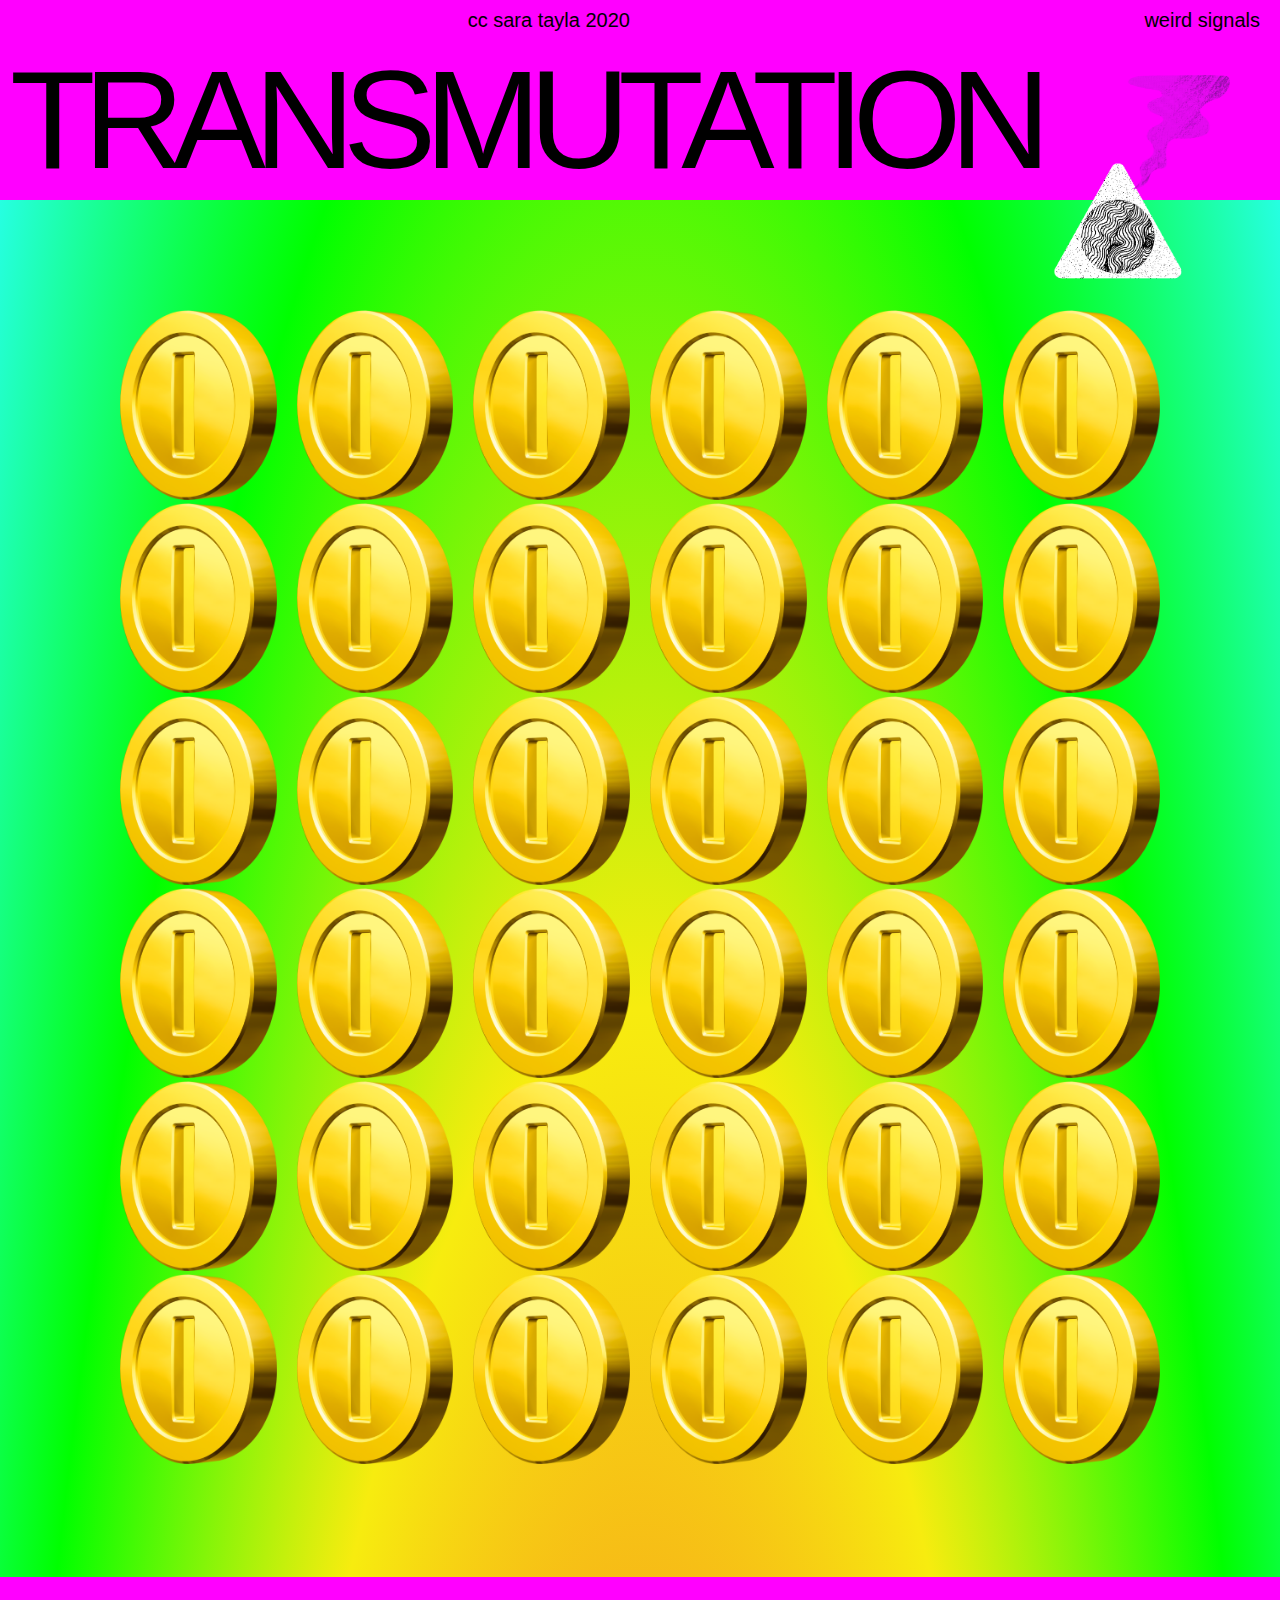
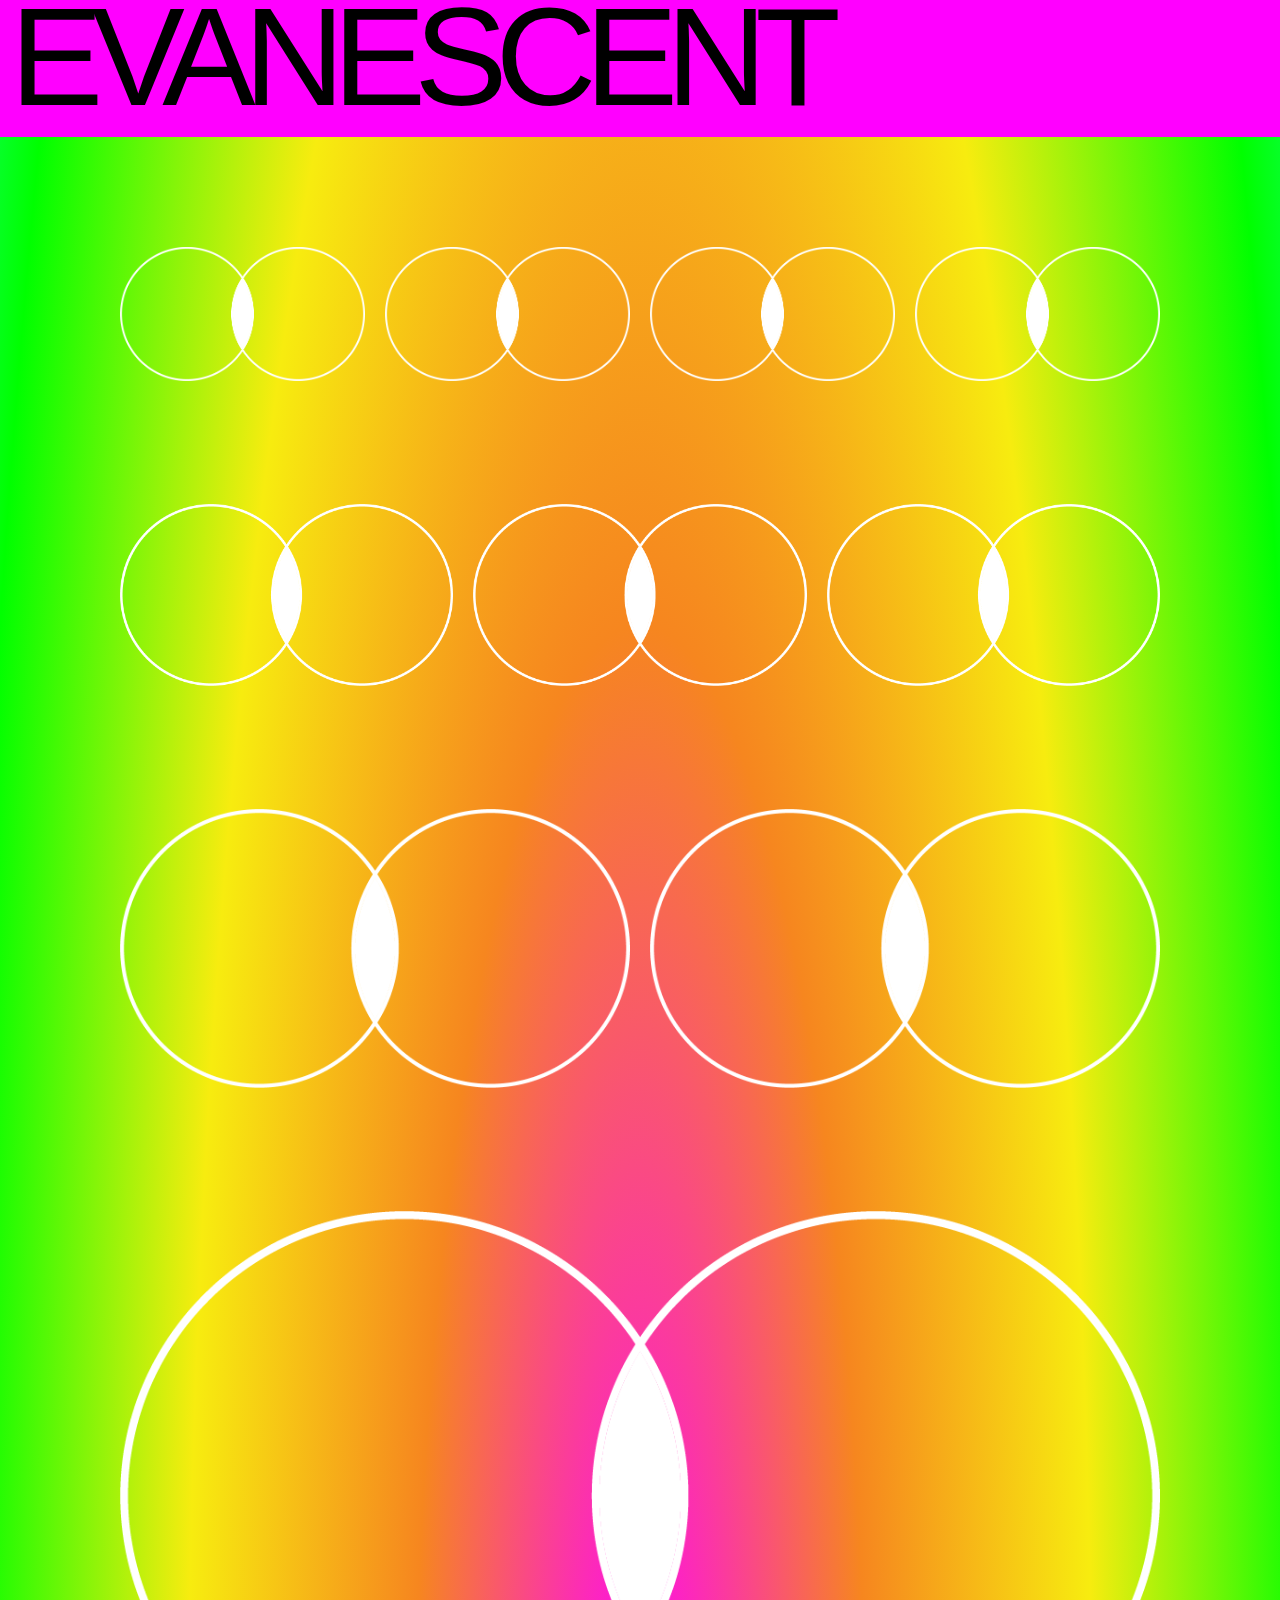
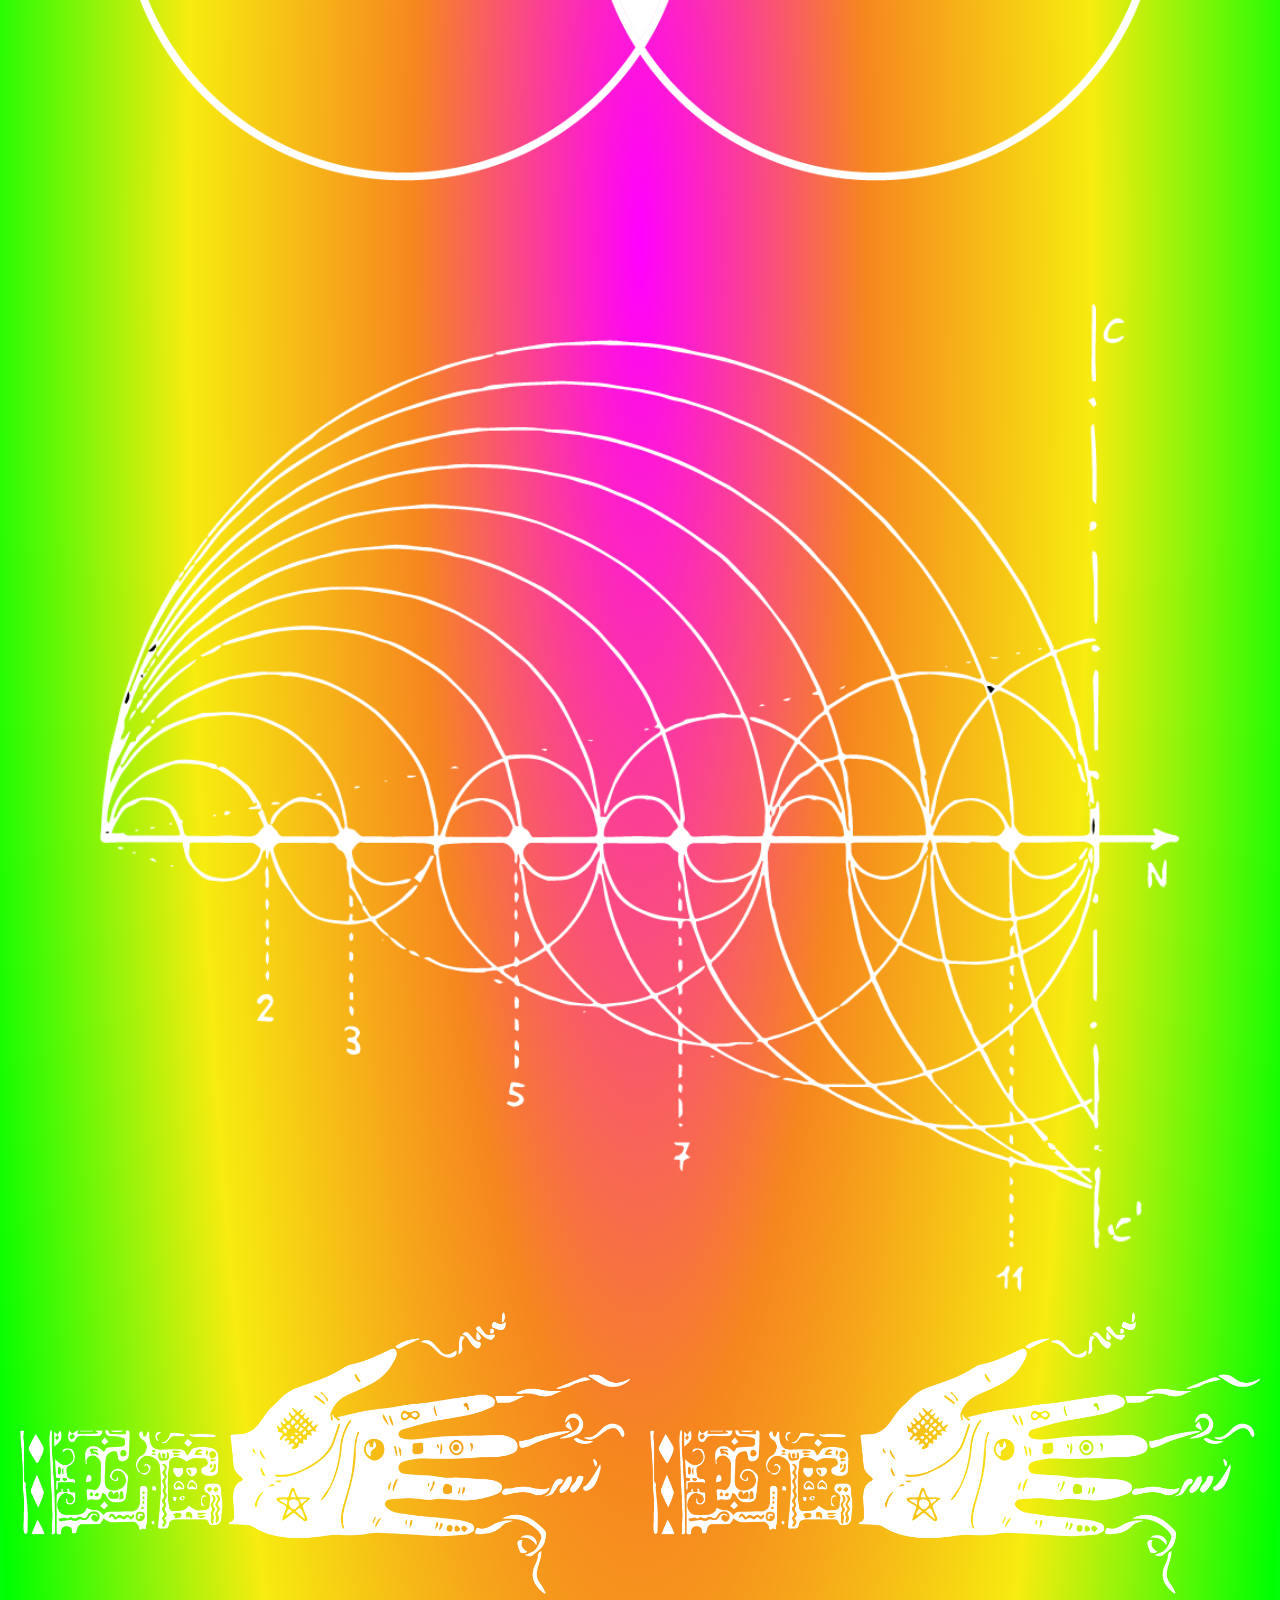
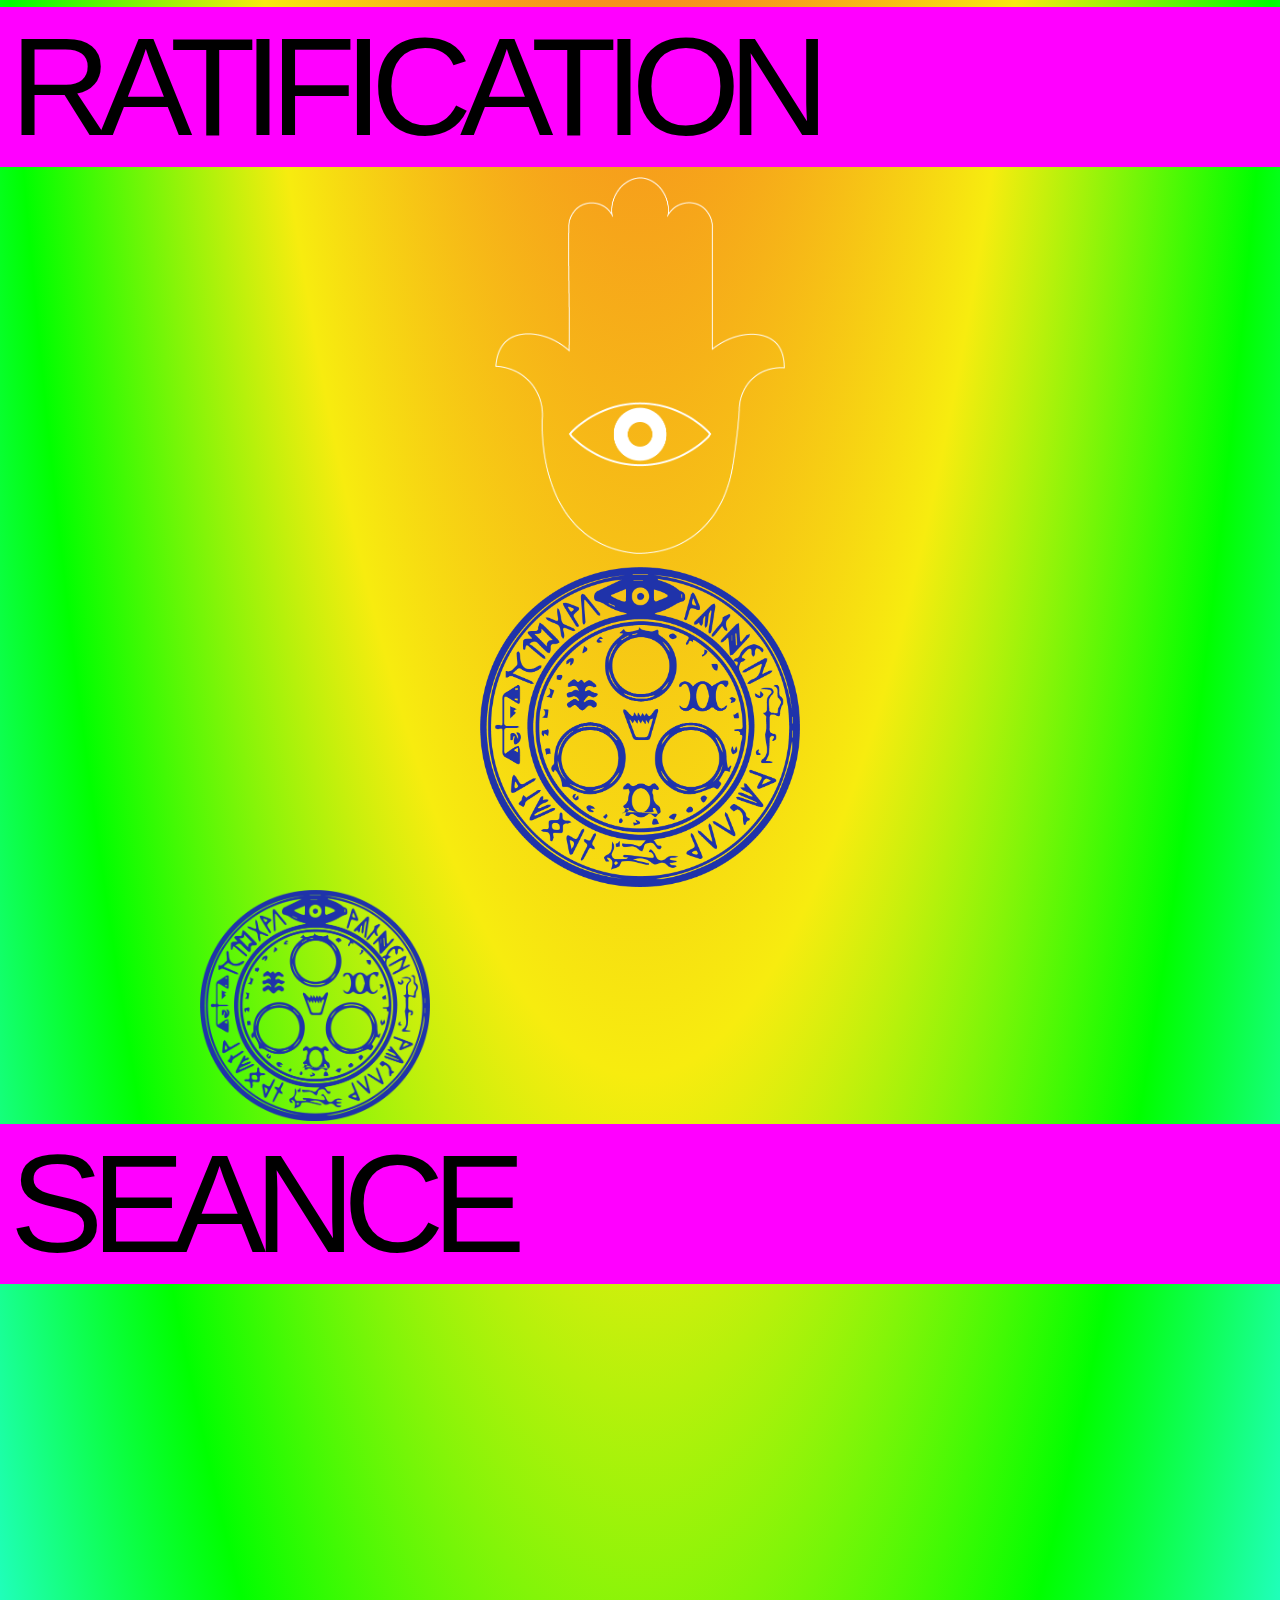
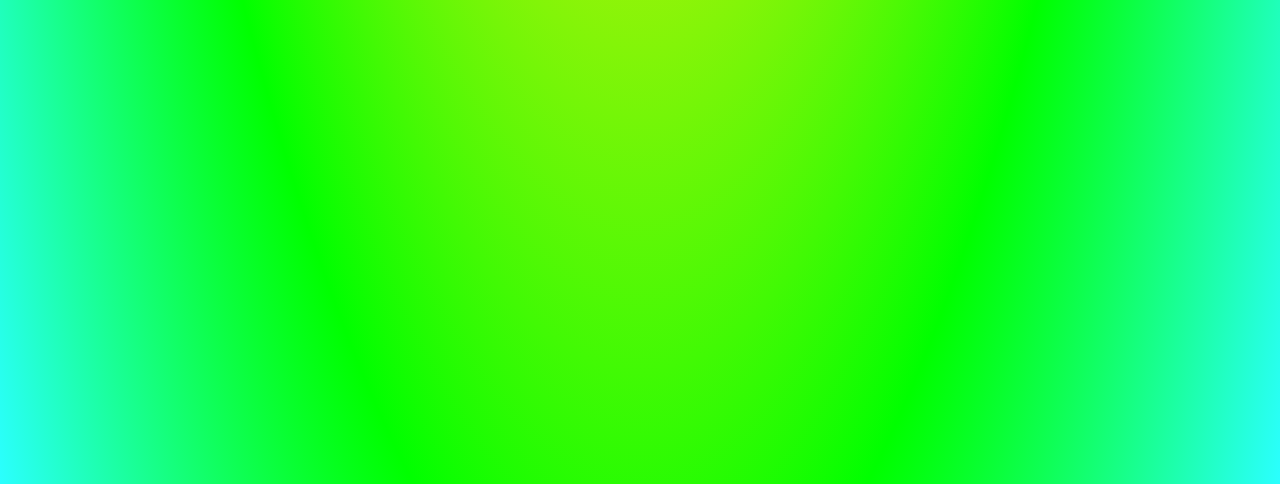
==== weird-signals/index.html @ a5b9b3e8 "weirdsignals" ====
<!DOCTYPE html>
<html>
  <head>
    <meta charset="UTF-8">
  	<meta name="viewport" content="width=device-width,initial-scale=1">
    <title>Boilerplate Starter kit v1.08</title>
    <link rel="stylesheet" href="assets/css/reset.css" type="text/css">
  	<link rel="stylesheet" href="assets/css/main.css" type="text/css">
  	<script src="assets/js/jquery-3.4.1.min.js"></script>
  	<script src="assets/js/main.js"></script>
  </head>
  <body>
    <!-- DO NOT REMOVE ABOVE -->
    <!-- start here -->

    <!-- start menu -->
    <div class="menu">
      <img src="assets/images/triangle@2x.png">
    </div>
    <div class="close">
      <img src="assets/images/newave.png">
    </div>
   
    <!-- essay -->
    <div class="essay">
      <h1>
        Cash and plastic bank cards are starting to feel outdated to younger generations.
      </h1>
      <p>
        With new payment mechanisms coming to the fore, like the recently launched Apple Pay, tried-and-true methods are losing their appeal among younger consumers. Cash and plastic bank cards are starting to feel outdated, given the advent of tools that can consolidate bank accounts, payment cards and loyalty programs, all while increasing security. We confirmed this in a survey of 1,000 adults in the U.S. and U.K., conducted from July 24-28 using SONAR™, JWT’s proprietary online tool.
      </p>
      <p>
        As noted in our latest report, “The Future of Payments & Currency,” just over half of Millennials agree that it doesn’t make sense that we mostly still rely on cash and bank cards in light of today’s technology, compared with a third of Gen Xers and fewer than one-fifth of Boomers and Silents. Millennials are also less likely to reach for cash than older generations, and much less likely to use credit cards. Indeed, a recent Bankrate survey in the U.S. found that as many as 63 percent of 18- to 29-year-olds don’t own a credit card.
      </p>
      <p>
        With Millennials ready for a more modern, streamlined payments system, brands have the opportunity to capture these consumers by providing alternatives to the status quo that enable seamless, easy-to-track and hyper-secure transactions.
      </p>
    </div>









   <!-- start cc-->
   <div class="container cc">
     <div class="item w1of2">
       cc sara tayla 2020
     </div>
     <div class="item w1of2">
       weird signals
     </div>
   </div>

   <!-- end cc-->

   <!-- start h2 -->
   <div class="heading">
     transmutation
   </div>

   <!-- end h1 -->

   <!-- start essay icon -->
    <!-- <div class="eyesmoke">
      <img src="assets/images/newave.png">
    </div> -->

    <!-- <div class="thirdeye">
      <img src="assets/images/triangle@2x.png">
    </div> -->


   <!-- end essay icon -->

   <!-- start coins -->

   <div class="container coins">
     <div class="item w1of6">
       <img src="assets/images/COinMOney.png">
       <img src="assets/images/COinMOney.png">
       <img src="assets/images/COinMOney.png">
       <img src="assets/images/COinMOney.png">
       <img src="assets/images/COinMOney.png">
       <img src="assets/images/COinMOney.png">
     </div>
     <div class="item w1of6">
       <img src="assets/images/COinMOney.png">
       <img src="assets/images/COinMOney.png">
       <img src="assets/images/COinMOney.png">
       <img src="assets/images/COinMOney.png">
       <img src="assets/images/COinMOney.png">
       <img src="assets/images/COinMOney.png">
     </div>
     <div class="item w1of6">
       <img src="assets/images/COinMOney.png">
       <img src="assets/images/COinMOney.png">
       <img src="assets/images/COinMOney.png">
       <img src="assets/images/COinMOney.png">
       <img src="assets/images/COinMOney.png">
       <img src="assets/images/COinMOney.png">
     </div>
     <div class="item w1of6">
       <img src="assets/images/COinMOney.png">
       <img src="assets/images/COinMOney.png">
       <img src="assets/images/COinMOney.png">
       <img src="assets/images/COinMOney.png">
       <img src="assets/images/COinMOney.png">
       <img src="assets/images/COinMOney.png">
     </div>
     <div class="item w1of6">
       <img src="assets/images/COinMOney.png">
       <img src="assets/images/COinMOney.png">
       <img src="assets/images/COinMOney.png">
       <img src="assets/images/COinMOney.png">
       <img src="assets/images/COinMOney.png">
       <img src="assets/images/COinMOney.png">
     </div>
     <div class="item w1of6">
       <img src="assets/images/COinMOney.png">
       <img src="assets/images/COinMOney.png">
       <img src="assets/images/COinMOney.png">
       <img src="assets/images/COinMOney.png">
       <img src="assets/images/COinMOney.png">
       <img src="assets/images/COinMOney.png">
     </div>
   </div>

   <!-- end coins -->

   <!-- start h2 -->

    <div class="heading">
     evanescent
   </div>

   <!-- end h2 -->

   <!-- start evanescent -->
   <!-- start circles -->

   <!-- line 1 -->

   <div class="container circles l1">
     <div class="item w1of4">
       <img src="assets/images/circleyangyin@2x.png">
     </div>
     <div class="item w1of4">
       <img src="assets/images/circleyangyin@2x.png">
     </div>
     <div class="item w1of4">
       <img src="assets/images/circleyangyin@2x.png">
     </div>
     <div class="item w1of4">
       <img src="assets/images/circleyangyin@2x.png">
     </div>
   </div>

<!-- line 2 -->

   <div class="container circles l2">
     <div class="item w1of3">
       <img src="assets/images/circleyangyin@2x.png">
     </div>
     <div class="item w1of3">
       <img src="assets/images/circleyangyin@2x.png">
     </div>
     <div class="item w1of3">
       <img src="assets/images/circleyangyin@2x.png">
     </div>
   </div>

   <!-- line 3 -->

   <div class="container circles l3">
     <div class="item w1of2">
       <img src="assets/images/circleyangyin@2x.png">
     </div>
     <div class="item w1of2">
       <img src="assets/images/circleyangyin@2x.png">
     </div>
   </div>

 <!-- line 4 -->

   <div class="container circles l3">
     <div class="item w1of1">
       <img src="assets/images/circleyangyin@2x.png">
     </div>
   </div>

   <!-- end circles  -->

   <!-- start wave -->

   <div class="w1">
     <img src="assets/images/yinyandradiation@2x.png">
   </div>

   <!-- end waves -->

   <!-- start hands-->

   <div class=" container hands">
     <div class="item w1of2">
       <img src="assets/images/handeaching@2x.png">
     </div>
      <div class="item w1of2">
       <img src="assets/images/handeaching@2x.png">
     </div>
   </div>

   <!-- end hands -->
   <!-- end evanescent -->

   <!-- start h3 -->
   <div class="heading">
     ratification
   </div>
   <!-- end h3 -->

   <!-- start hasma -->
   <div class="container hasma1">
     <div class="item w1of4">
     </div>
     <div class="item w2of4">
       <img src="assets/images/whitehand@2x.png">
     </div>
     <div class="item w1of4">
     </div>
   </div>

    <!-- need assistence here pls -->
   <!-- end hasma -->

   <!-- start stamp -->
   <div class="stamp1">
     <img src="assets/images/Stamp@2x.png">
   </div>

   <div class="stamp2">
     <img src="assets/images/Stamp@2x.png">
   </div>
   <!-- end stamp -->

   <!-- start h4 -->
   <div class="heading">
     seance
   </div>
   <!-- end h4 -->

   <!-- start seance -->

   <div class="seance">
     
   </div>
   <!-- end seance -->

  












    <!-- DO NOT REMOVE BELOW -->
    <!-- end here -->
  </body>
</html>
---- weird-signals/assets/css/main.css ----
body {
	
	font-family: Helvetica,sans-serif;
	font-size: 20px;
	background:radial-gradient(magenta, #f6861f, #f7ec0f, #00ff00, #2bffff );

	/*
	doesn't do anything
	background-repeat: no-repeat;
	background-position:right top;
	height (200px);
	width (500px);*/
	
}

a {
	color:red;
}


.menu {
	position:fixed;
	top:150px;
	right:85px;
	width: 12%;
	cursor:pointer;
}

.menu img {
	width:100%;
}

.close {
	position: fixed;
	top: 75px;
	right: 50px;
	width: 8%;
	cursor:pointer;
	z-index:10;
	/*display:none;*/
}

.close img {
	width: 100%;
}

.close.show {
	display:block;
}



.essay {
	width: 45%;
	height: 100vh;
	background-color:yellow;
	position: fixed;
	right: 0px;
	top: 0px;
	overflow: scroll;
	margin-right:-45%;
	transition: 1s;

}

.essay.slide {
	margin-right:0;
	transition:1s;

}

.essay h1 {
	font-size: 54px;
	text-align: center;
}

.essay p {
	padding:20px;
}

/** {
	outline: 1px solid blue;
}*/

.gradient {
	background-image:
	radial-gradient (
		circle,
		magenta,
		green
		);
}



/*third eye icon*/
.eyesmoke {
	position: fixed;
	top: 75px;
	right: 50px;
	width: 8%;
	/*
	can you put a shadow around the shape?
	box-shadow: 0px 0px 40px #D2B48C;*/
}

.eyesmoke img {
	width: 100%;
}

/*.thirdeye {
	position:fixed;
	top:150px;
	right:85px;
	width: 12%;
}

.thirdeye img {
	width:100%;
}*/

/*flex*/
.container {
	display: flex;
	flex-wrap:wrap;
	padding-left: 10px;
 	padding-right:10px;
 	padding-top:10px;
 	padding-bottom:10px;
}

.item {
	padding-right:10px;
	padding-left:10px;
}

.item img {
	width: 100%;
}

.heading {
	background-color: magenta;
	font-size: 140px;
	letter-spacing: -12px;
	text-transform: uppercase;
	padding:10px;
}

/*top part of page*/
 .cc {
 	background-color: magenta;
 	text-align: right;
 }

/*widths*/

.w1of1 {
	width:100%;
}

.w1of2 {
	width:50%;
}

.w1of4 {
	width:25%;
}

.w2of4 {
	width:50%;
}

.w3of4 {
	width:75%;
}

.w4of4 {
	width:100%;
}

.w1of3 {
	width:33.33%;
}

.w2of3 {
	width:66.66%;
}

.w3of3 {
	width:100%;
}

.w1of6 {
	width:16.665%;
}

.w2of6 {
	width:33.33%;
}
 
.w3of6 {
	width:50%;
}

.w4of6 {
	width:66.665%;
}

.w5of6 {
	width:83.33%;
}

.w6of6 {
	width:100%;
}


/*h1*/

.h1 {
	background-color:yellow;
	font-size: 140px;
	letter-spacing: -12px;
	text-transform: uppercase;
}

/*coins*/
.coins {
	margin: 100px;
}

/*h2*/
.h2 {
	background-color:yellow;
	font-size: 140px;
	letter-spacing: -12px;
	text-transform: uppercase;
}

/*circles*/
.circles {
	margin:100px

}

 /*waves*/
.w1 {
	margin: center;
	display: flex;
	flex-wrap:wrap;
	padding-left: 100px;
 	padding-right:100px;
 	padding-top:10px;
 	padding-bottom:10px;
	width: 100%;
}

.w1 img {
	width: 100%;

}

/*hands */
/*need assistance here please*/
.hand2 {
	transform: rotate (180deg);
}


/*hasma*/
.hasma1 {
	width: 50%; 
	/*i did this to make the image smaller, 
	but it decreased the container by 50%*/
	margin: auto;
}
/*stamp*/

.stamp1 {
	width: 25%;
	margin:auto;
}

.stamp1 img {
	width:100%;
}

.stamp2 {
	width: 18%;
	margin-left:200px;
}

.stamp2 img {
	width:100%;
}

.seance {
	height: 800px;
}
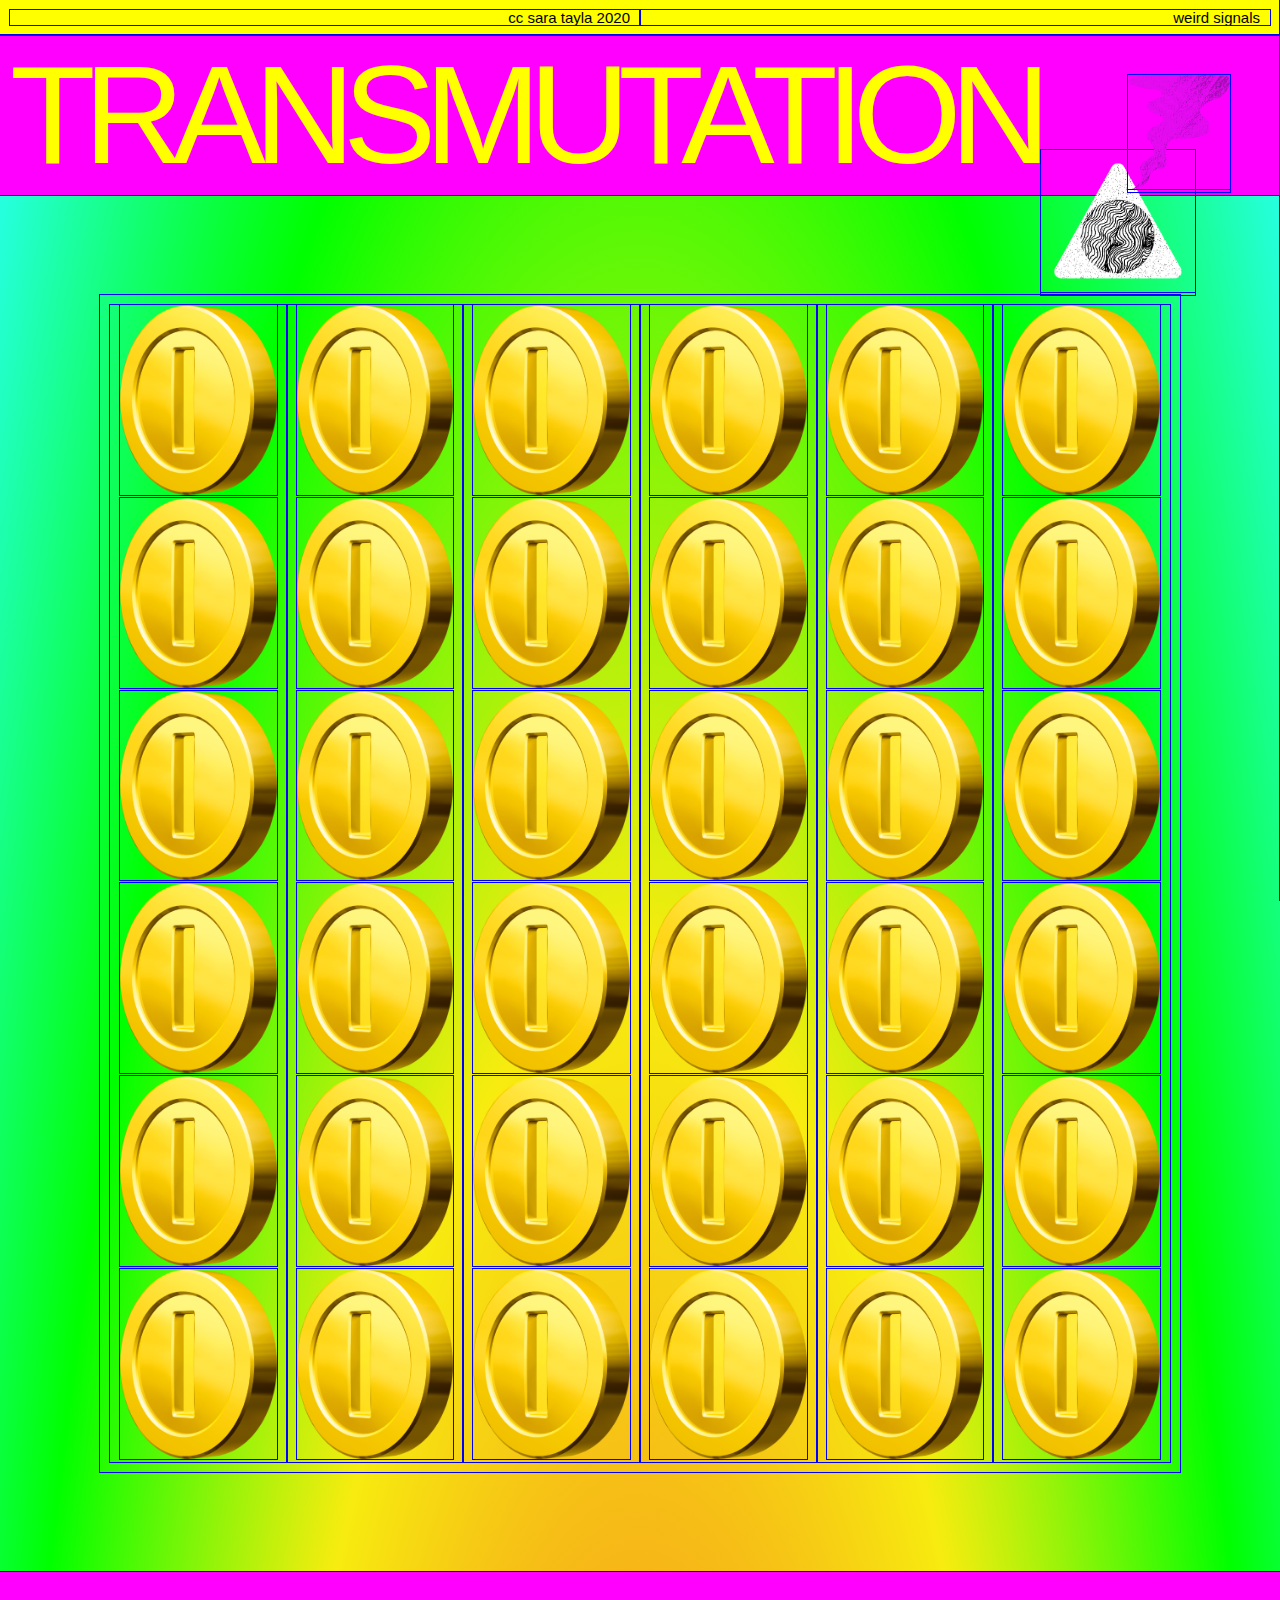
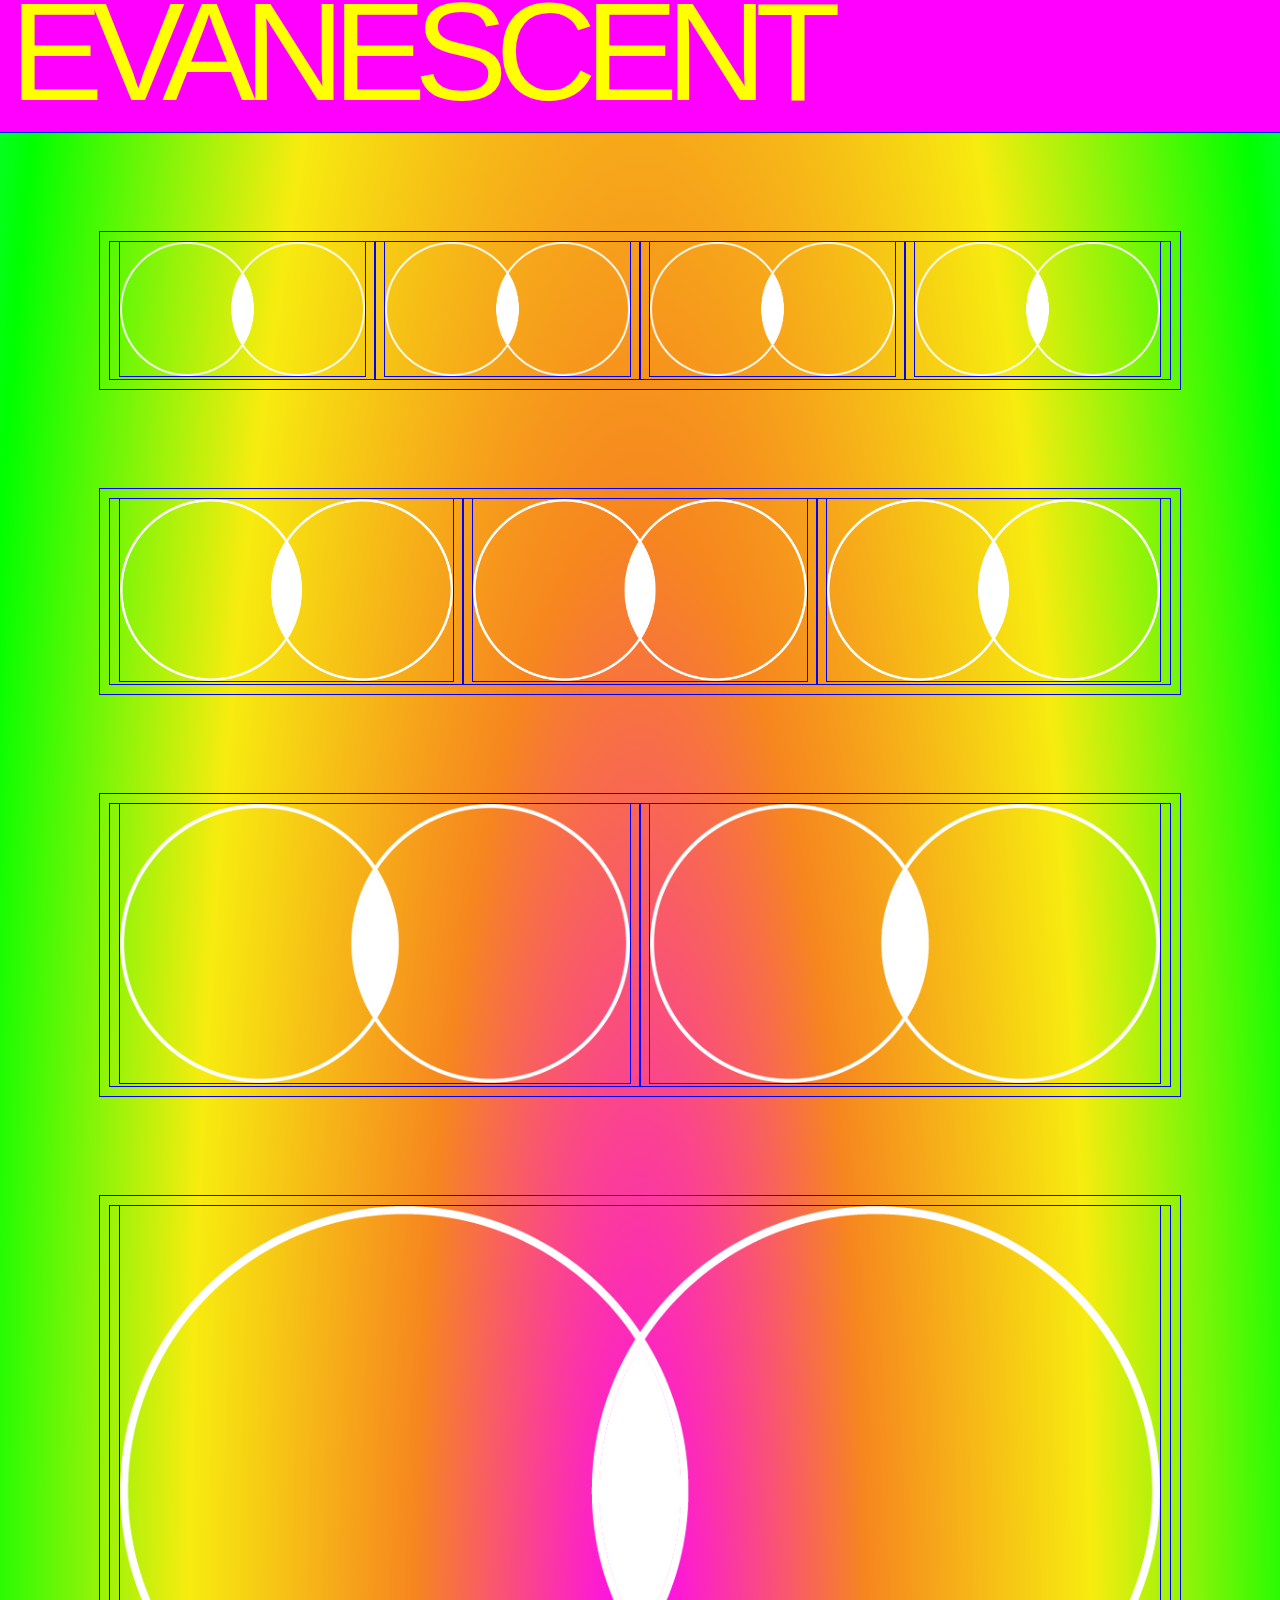
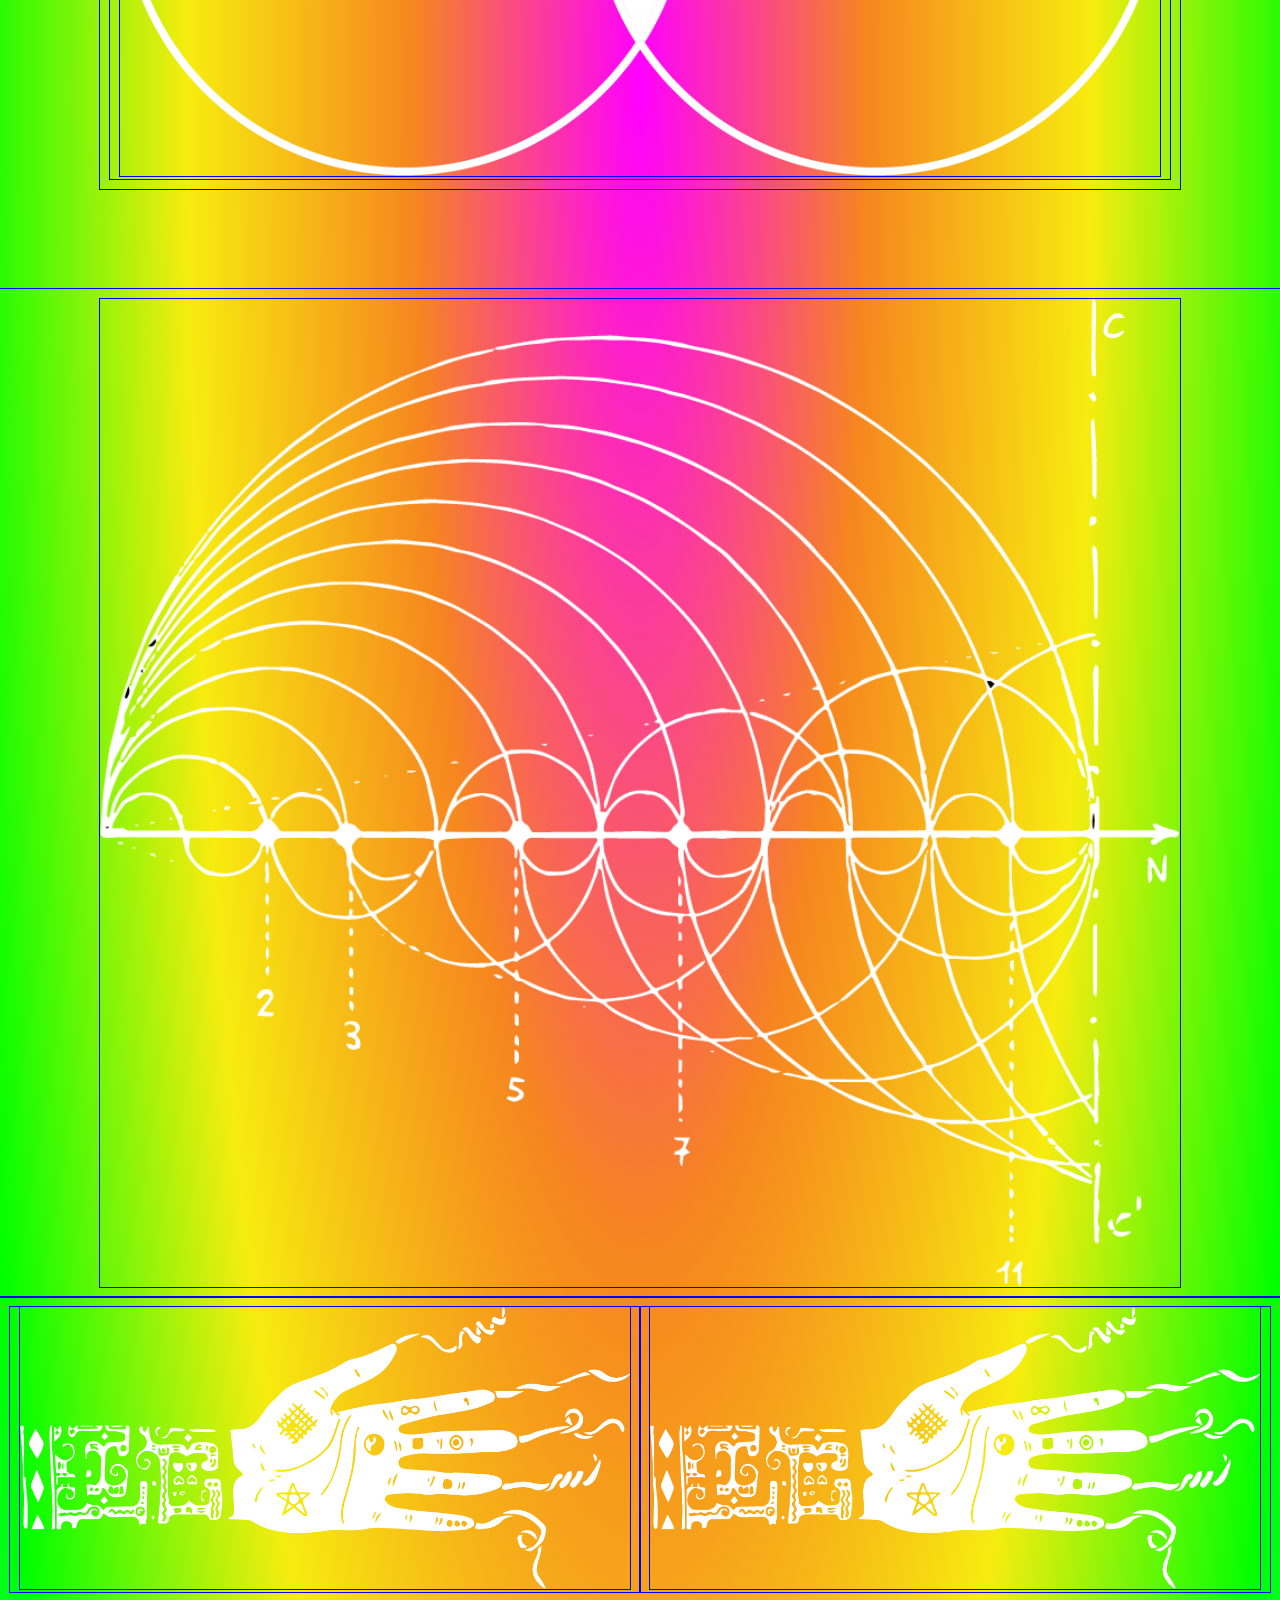
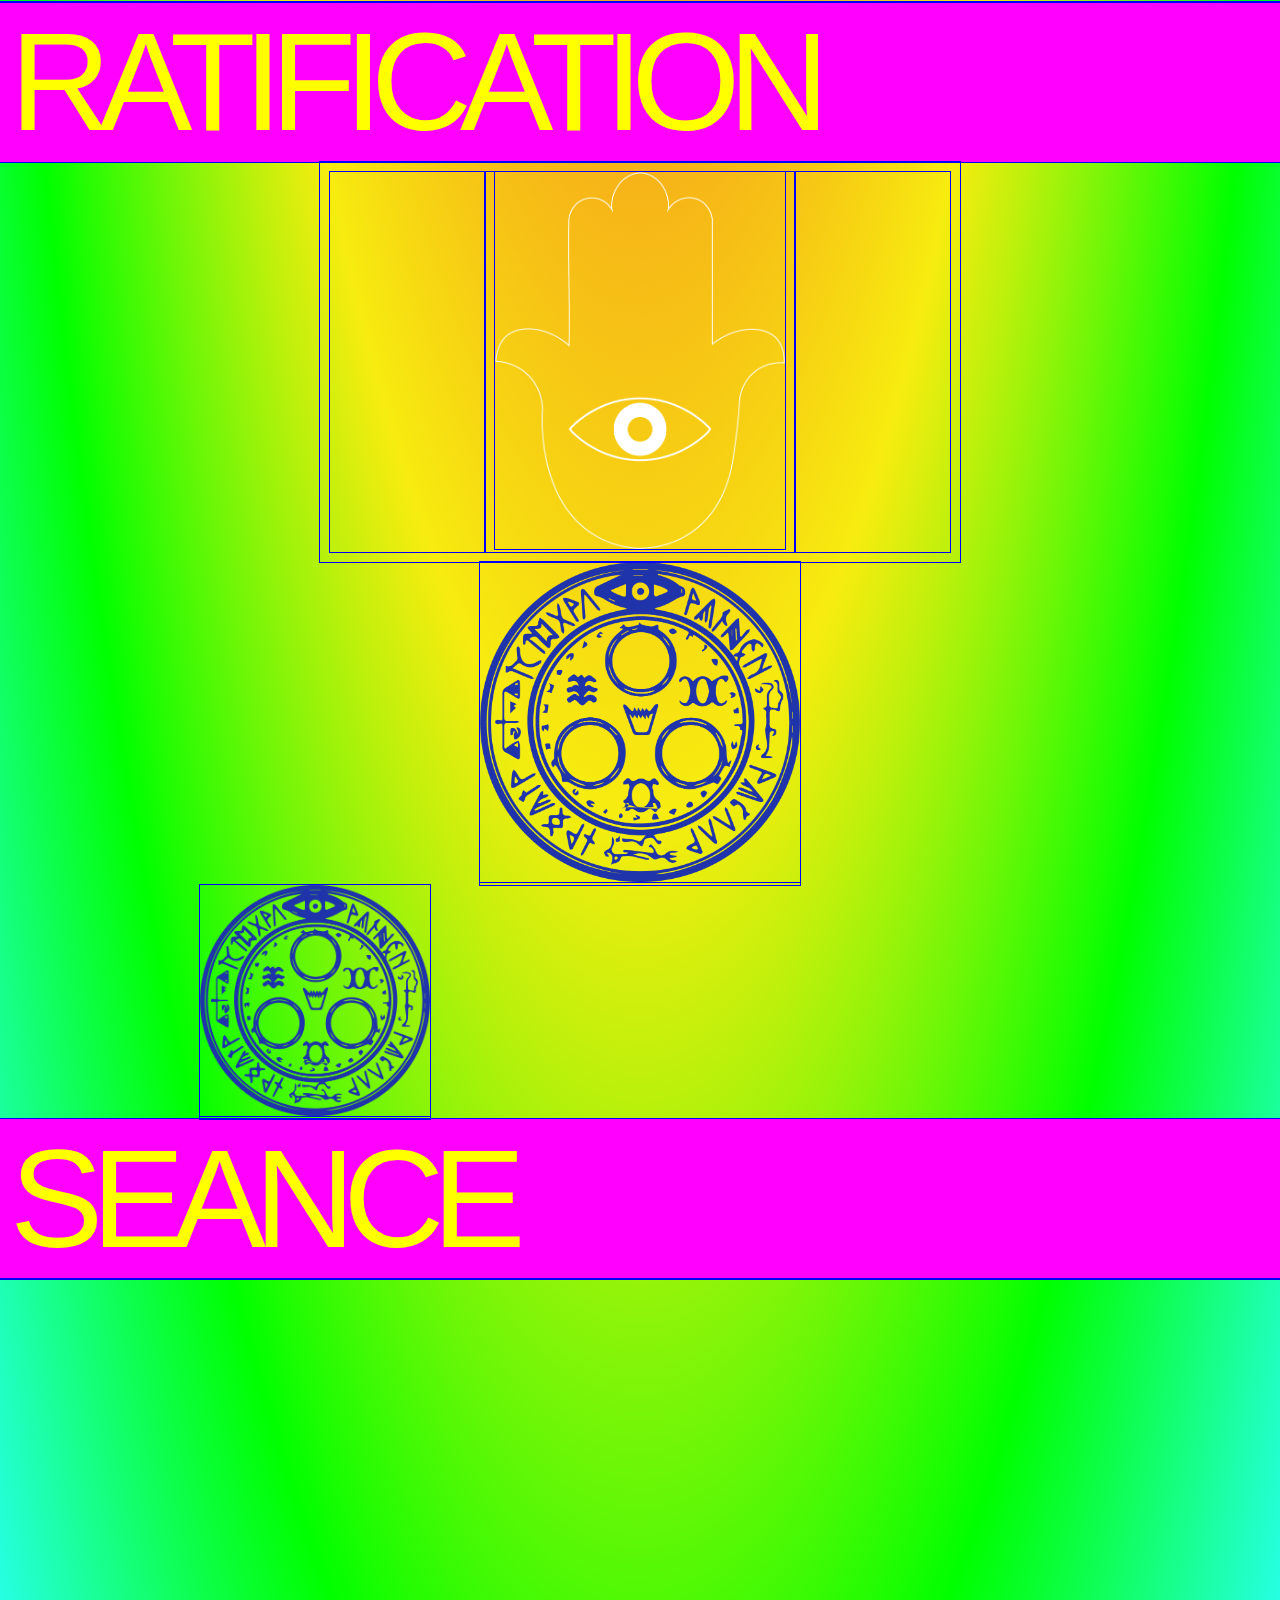
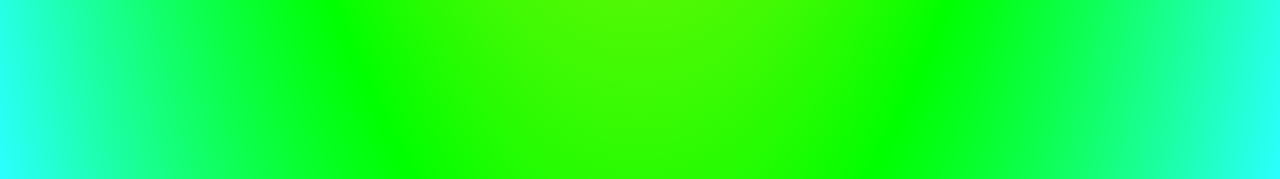
==== commit 9dacbc8f: "weirdsignalsupdates" ====
--- a/weird-signals/index.html
+++ b/weird-signals/index.html
@@ -37,14 +37,6 @@
       </p>
     </div>
 
-
-
-
-
-
-
-
-
    <!-- start cc-->
    <div class="container cc">
      <div class="item w1of2">
@@ -63,18 +55,6 @@
    </div>
 
    <!-- end h1 -->
-
-   <!-- start essay icon -->
-    <!-- <div class="eyesmoke">
-      <img src="assets/images/newave.png">
-    </div> -->
-
-    <!-- <div class="thirdeye">
-      <img src="assets/images/triangle@2x.png">
-    </div> -->
-
-
-   <!-- end essay icon -->
 
    <!-- start coins -->
 
--- a/weird-signals/assets/css/main.css
+++ b/weird-signals/assets/css/main.css
@@ -17,6 +17,9 @@
 	color:red;
 }
 
+* {
+	outline: 1px solid blue;
+}
 
 .menu {
 	position:fixed;
@@ -47,8 +50,6 @@
 .close.show {
 	display:block;
 }
-
-
 
 .essay {
 	width: 45%;
@@ -78,10 +79,7 @@
 	padding:20px;
 }
 
-/** {
-	outline: 1px solid blue;
-}*/
-
+/* doesnt seem to do anything either
 .gradient {
 	background-image:
 	radial-gradient (
@@ -89,34 +87,6 @@
 		magenta,
 		green
 		);
-}
-
-
-
-/*third eye icon*/
-.eyesmoke {
-	position: fixed;
-	top: 75px;
-	right: 50px;
-	width: 8%;
-	/*
-	can you put a shadow around the shape?
-	box-shadow: 0px 0px 40px #D2B48C;*/
-}
-
-.eyesmoke img {
-	width: 100%;
-}
-
-/*.thirdeye {
-	position:fixed;
-	top:150px;
-	right:85px;
-	width: 12%;
-}
-
-.thirdeye img {
-	width:100%;
 }*/
 
 /*flex*/
@@ -144,12 +114,15 @@
 	letter-spacing: -12px;
 	text-transform: uppercase;
 	padding:10px;
+	color:yellow;
+	/*shadow for pink box?*/
 }
 
 /*top part of page*/
  .cc {
- 	background-color: magenta;
+ 	background-color: yellow;
  	text-align: right;
+ 	font-size: 15px;
  }
 
 /*widths*/
@@ -295,14 +268,14 @@
 }
 
 .seance {
-	height: 800px;
-}
-
-
-
-
-
-
-
-
-
+	height: 500px;
+}
+
+
+
+
+
+
+
+
+
